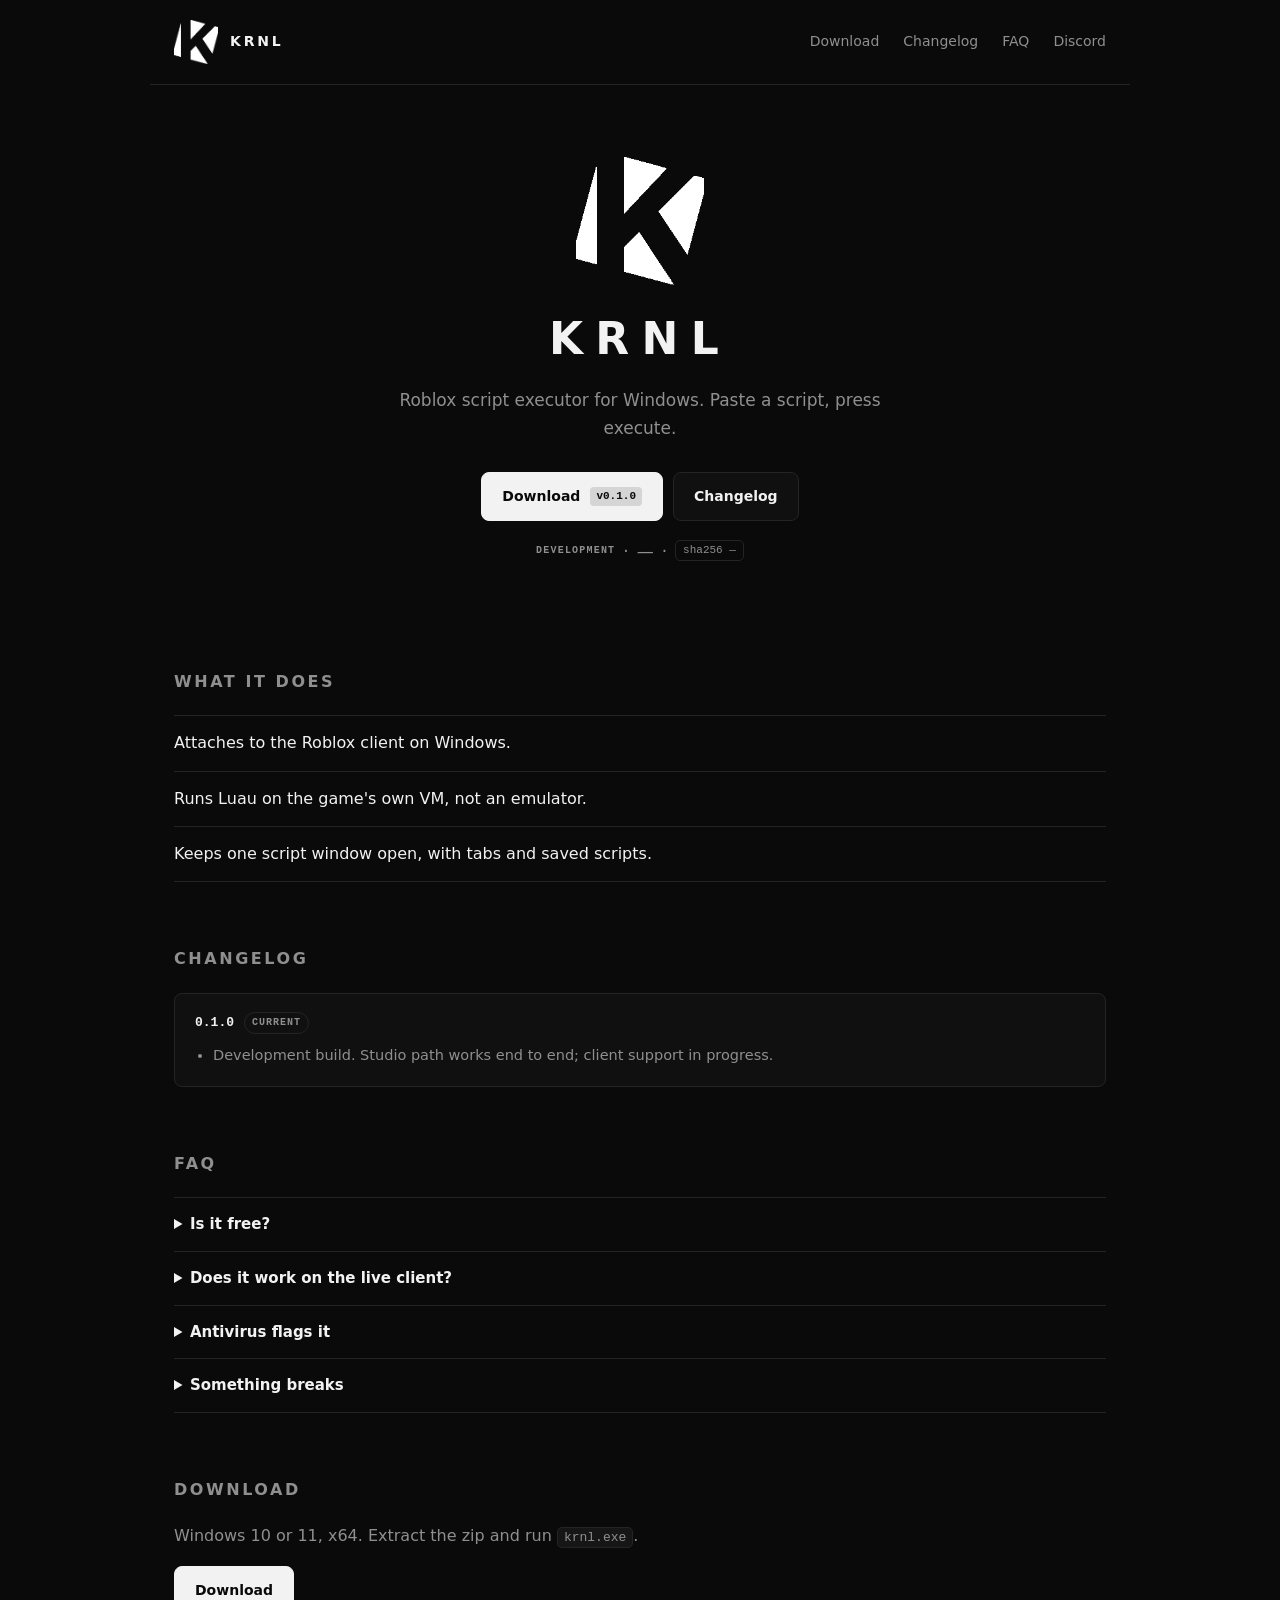
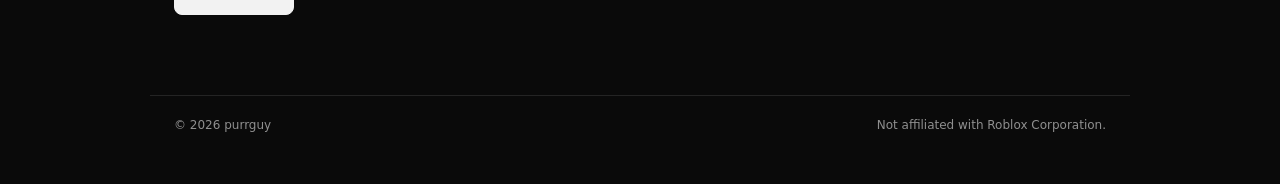
==== index.html @ adad02a2 "KRNL site" ====
<!doctype html>
<html lang="en">
<head>
<meta charset="utf-8">
<meta name="viewport" content="width=device-width, initial-scale=1">
<title>KRNL — Roblox script executor</title>
<meta name="description" content="KRNL runs Luau inside Roblox on Windows.">
<meta name="theme-color" content="#0a0a0a">
<link rel="icon" href="/assets/krnl.png" type="image/png">
<link rel="stylesheet" href="/styles.css">
</head>
<body>

<header class="nav">
  <a class="brand" href="/">
    <img src="/assets/krnl.png" width="44" height="44" alt="">
    <span>KRNL</span>
  </a>
  <nav>
    <a href="#download">Download</a>
    <a href="#changelog">Changelog</a>
    <a href="#faq">FAQ</a>
    <a href="/discord">Discord</a>
  </nav>
</header>

<main>

  <section class="hero">
    <img class="mark" src="/assets/krnl.png" width="128" height="128" alt="KRNL">
    <h1>KRNL</h1>
    <p>Roblox script executor for Windows. Paste a script, press execute.</p>

    <div class="cta" id="download">
      <a class="btn primary" id="dl" href="/download/">
        <span id="dl-label">Download</span>
        <span class="ver" id="dl-ver">v0.1.0</span>
      </a>
      <a class="btn" href="#changelog">Changelog</a>
    </div>

    <p class="meta">
      <span id="status">development</span>
      <span>·</span>
      <span id="size">—</span>
      <span>·</span>
      <button id="sha" title="Copy SHA-256">sha256 —</button>
    </p>
  </section>

  <section class="block">
    <h2>What it does</h2>
    <ul class="plain">
      <li>Attaches to the Roblox client on Windows.</li>
      <li>Runs Luau on the game's own VM, not an emulator.</li>
      <li>Keeps one script window open, with tabs and saved scripts.</li>
    </ul>
  </section>

  <section class="block" id="changelog">
    <h2>Changelog</h2>
    <div class="log">
      <div class="log-head"><b>0.1.0</b><span>current</span></div>
      <ul id="notes">
        <li>Development build. Studio path works end to end; client support in progress.</li>
      </ul>
    </div>
  </section>

  <section class="block" id="faq">
    <h2>FAQ</h2>
    <details>
      <summary>Is it free?</summary>
      <p>Yes. No key system.</p>
    </details>
    <details>
      <summary>Does it work on the live client?</summary>
      <p>Not yet. The current build is validated against Studio while client support is finished. The download page always shows the current stage.</p>
    </details>
    <details>
      <summary>Antivirus flags it</summary>
      <p>Anything that attaches to another process looks like an injector. Check the SHA-256 above against the file you downloaded.</p>
    </details>
    <details>
      <summary>Something breaks</summary>
      <p>Post the script and the console output in Discord.</p>
    </details>
  </section>

  <section class="block">
    <h2>Download</h2>
    <p class="muted">Windows 10 or 11, x64. Extract the zip and run <code>krnl.exe</code>.</p>
    <a class="btn primary" id="dl2" href="/download/">Download</a>
  </section>

</main>

<footer>
  <span>© <span id="year"></span> purrguy</span>
  <span>Not affiliated with Roblox Corporation.</span>
</footer>

<script src="/app.js" defer></script>
</body>
</html>
---- styles.css ----
:root{
  --bg:#0a0a0a;
  --panel:#101010;
  --line:#242424;
  --text:#f2f2f2;
  --muted:#8f8f8f;
  --max:980px;
}

*{box-sizing:border-box}
html{scroll-behavior:smooth}
body{
  margin:0;
  background:var(--bg);
  color:var(--text);
  font:16px/1.65 ui-sans-serif,system-ui,-apple-system,"Segoe UI",Roboto,Helvetica,Arial,sans-serif;
  -webkit-font-smoothing:antialiased;
}
a{color:inherit;text-decoration:none}
img{display:block}
code{font:500 13px/1.4 ui-monospace,SFMono-Regular,Menlo,monospace;background:#161616;border:1px solid var(--line);padding:2px 6px;border-radius:5px}
.muted{color:var(--muted)}

.nav{
  max-width:var(--max);margin:0 auto;padding:20px 24px;
  display:flex;align-items:center;justify-content:space-between;gap:24px;
  border-bottom:1px solid var(--line);
}
.brand{display:flex;align-items:center;gap:12px;font-weight:700;letter-spacing:.2em;font-size:14px}
.brand img{width:44px;height:44px;object-fit:contain}
.nav nav{display:flex;gap:24px;font-size:14px;color:var(--muted)}
.nav nav a:hover{color:var(--text)}

.hero{max-width:var(--max);margin:0 auto;padding:72px 24px 40px;text-align:center}
.mark{width:128px;height:128px;object-fit:contain;margin:0 auto 18px}
h1{margin:0 0 10px;font-size:clamp(32px,5vw,44px);letter-spacing:.28em;font-weight:800}
.hero p{max-width:520px;margin:0 auto;color:var(--muted);font-size:17px}

.cta{display:flex;gap:10px;justify-content:center;margin:30px 0 16px;flex-wrap:wrap}
.btn{
  display:inline-flex;align-items:center;gap:10px;
  padding:12px 20px;border:1px solid var(--line);border-radius:8px;
  font-weight:600;font-size:14px;background:var(--panel);color:var(--text);
  transition:background .12s,color .12s,border-color .12s;
}
.btn:hover{border-color:#3a3a3a}
.btn.primary{background:#f2f2f2;color:#0a0a0a;border-color:#f2f2f2}
.btn.primary:hover{background:#d8d8d8;border-color:#d8d8d8}
.btn .ver{font:600 11px/1 ui-monospace,monospace;padding:4px 6px;border-radius:4px;background:rgba(0,0,0,.12);color:#0a0a0a}
.meta{display:flex;gap:8px;justify-content:center;align-items:center;color:var(--muted);font-size:12px;flex-wrap:wrap}
.meta span:first-child{text-transform:uppercase;letter-spacing:.12em;font:600 10px/1.6 ui-monospace,monospace}
#sha{background:none;border:1px solid var(--line);border-radius:5px;color:var(--muted);font:500 11px/1 ui-monospace,monospace;padding:4px 7px;cursor:pointer}
#sha:hover{color:var(--text);border-color:#3a3a3a}

.block{max-width:var(--max);margin:64px auto 0;padding:0 24px}
h2{font-size:16px;letter-spacing:.16em;text-transform:uppercase;font-weight:600;color:var(--muted);margin:0 0 20px}

.plain{list-style:none;margin:0;padding:0;border-top:1px solid var(--line)}
.plain li{padding:14px 0;border-bottom:1px solid var(--line);color:var(--text)}

.log{border:1px solid var(--line);border-radius:8px;background:var(--panel);padding:18px 20px}
.log-head{display:flex;align-items:center;gap:10px;margin-bottom:10px;font:600 13px/1 ui-monospace,monospace}
.log-head span{font:600 10px/1.4 ui-monospace,monospace;letter-spacing:.1em;text-transform:uppercase;color:var(--muted);border:1px solid var(--line);border-radius:999px;padding:3px 7px}
.log ul{margin:0;padding-left:18px;color:var(--muted);font-size:14.5px}

details{border-top:1px solid var(--line);padding:14px 0}
details:last-of-type{border-bottom:1px solid var(--line)}
summary{cursor:pointer;font-weight:600;font-size:15px}
details p{margin:8px 0 0;color:var(--muted);font-size:14.5px}

footer{
  max-width:var(--max);margin:80px auto 0;padding:20px 24px 48px;
  border-top:1px solid var(--line);
  display:flex;justify-content:space-between;gap:12px;flex-wrap:wrap;
  color:var(--muted);font-size:12px;
}

@media (max-width:640px){
  .nav nav a:nth-child(-n+3){display:none}
  .mark{width:96px;height:96px}
  h1{letter-spacing:.18em}
}
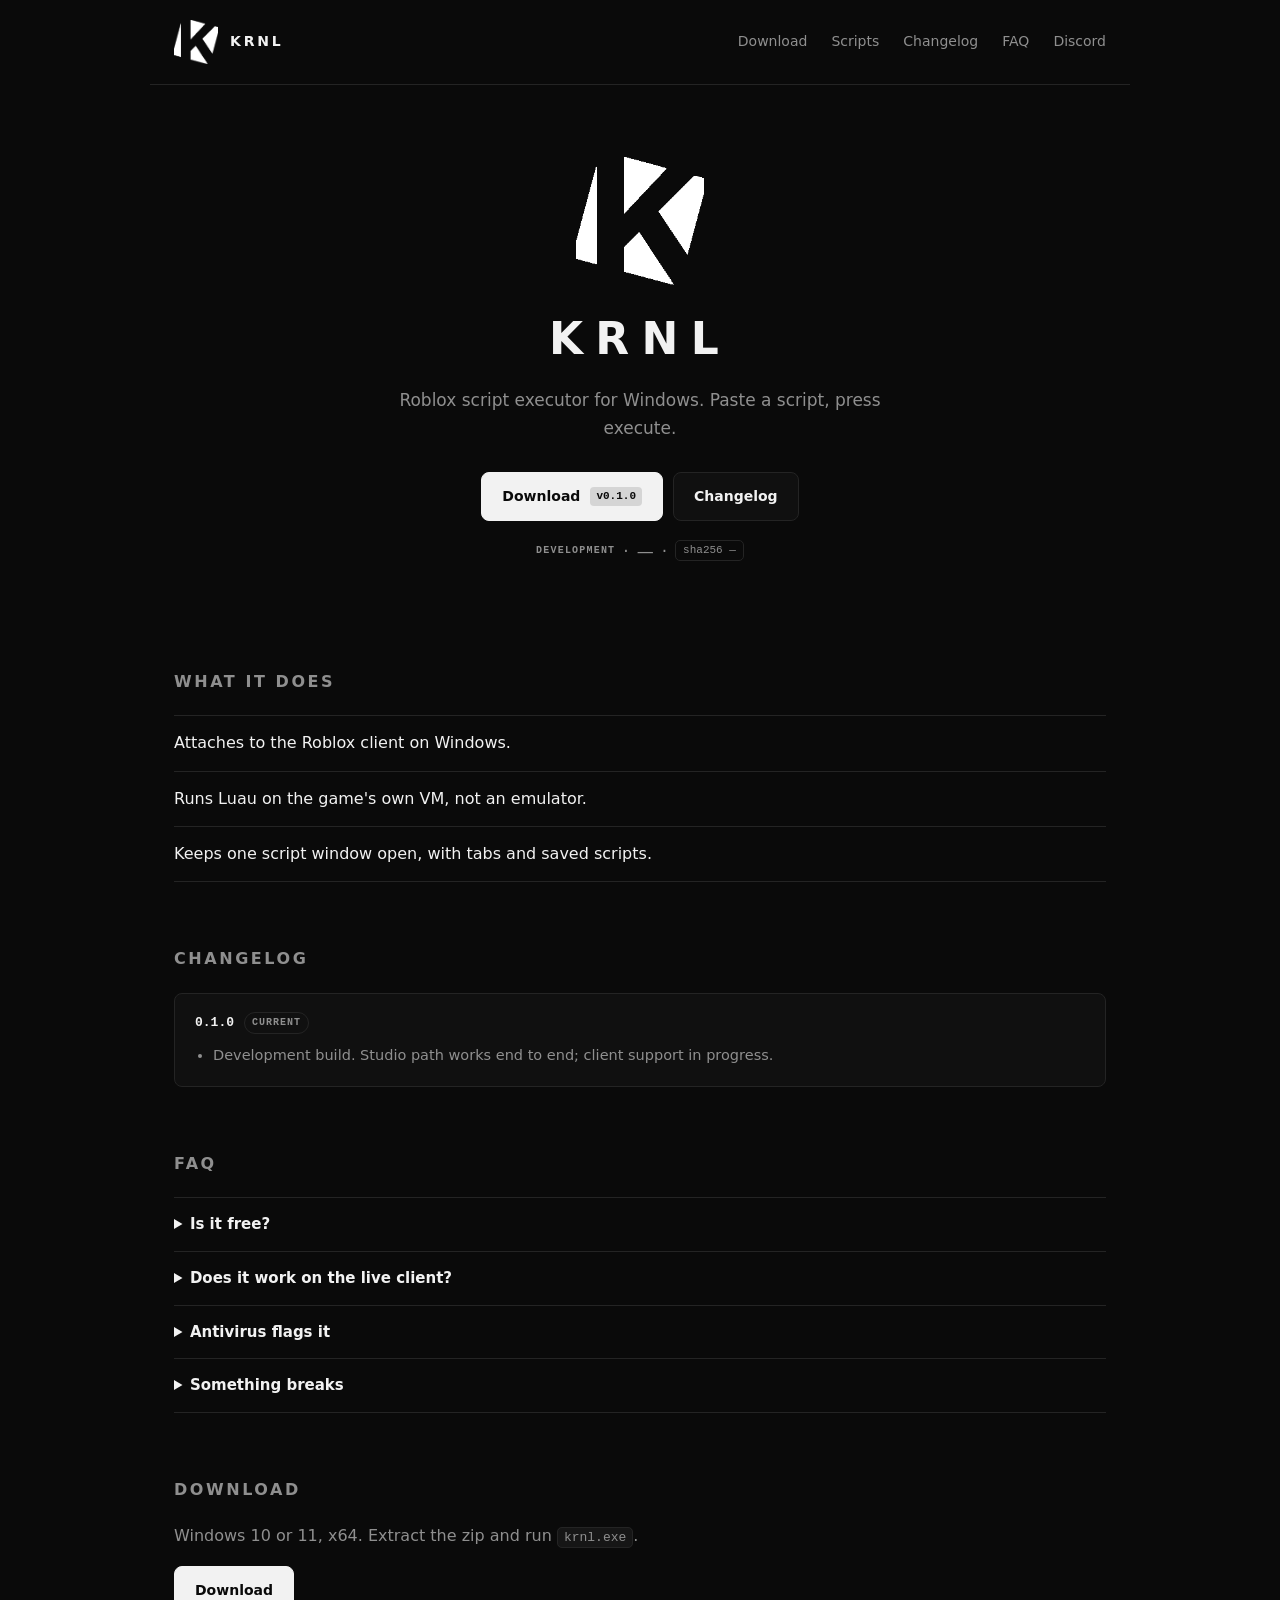
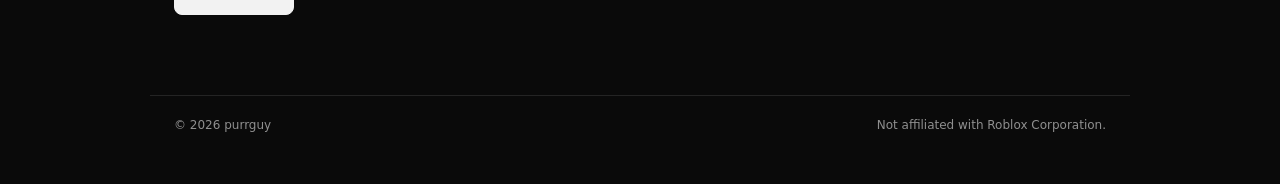
==== commit c983def2: "hot scripts proxy + page; updater docs" ====
--- a/index.html
+++ b/index.html
@@ -18,6 +18,7 @@
   </a>
   <nav>
     <a href="#download">Download</a>
+    <a href="/hot-scripts">Scripts</a>
     <a href="#changelog">Changelog</a>
     <a href="#faq">FAQ</a>
     <a href="/discord">Discord</a>
--- a/styles.css
+++ b/styles.css
@@ -80,3 +80,19 @@
   .mark{width:96px;height:96px}
   h1{letter-spacing:.18em}
 }
+
+/* hot scripts */
+.search{display:flex;gap:8px;margin:0 0 18px}
+.search input{flex:1;background:#0f0f0f;border:1px solid var(--line);border-radius:8px;padding:11px 14px;color:var(--text);font:inherit}
+.search input:focus{outline:none;border-color:#3a3a3a}
+.cards{display:grid;grid-template-columns:repeat(auto-fill,minmax(280px,1fr));gap:12px}
+.card{border:1px solid var(--line);border-radius:10px;background:var(--panel);padding:14px;display:flex;flex-direction:column;gap:10px}
+.card-head{display:flex;gap:10px;align-items:flex-start}
+.thumb{width:44px;height:44px;border-radius:6px;object-fit:cover;background:#1a1a1a}
+.card h3{margin:0;font-size:14.5px;line-height:1.35;font-weight:600}
+.card-meta{display:flex;gap:6px;flex-wrap:wrap;margin-top:6px;color:var(--muted);font-size:12px;align-items:center}
+.tag{font:600 10px/1.4 ui-monospace,monospace;letter-spacing:.06em;text-transform:uppercase;border:1px solid var(--line);border-radius:999px;padding:2px 6px}
+.tag.bad{color:#f87171;border-color:#3a1f1f}
+.card-stats{display:flex;gap:12px;color:var(--muted);font-size:12px}
+.card-actions{display:flex;gap:8px;margin-top:auto}
+.btn.small{padding:8px 12px;font-size:12.5px}
